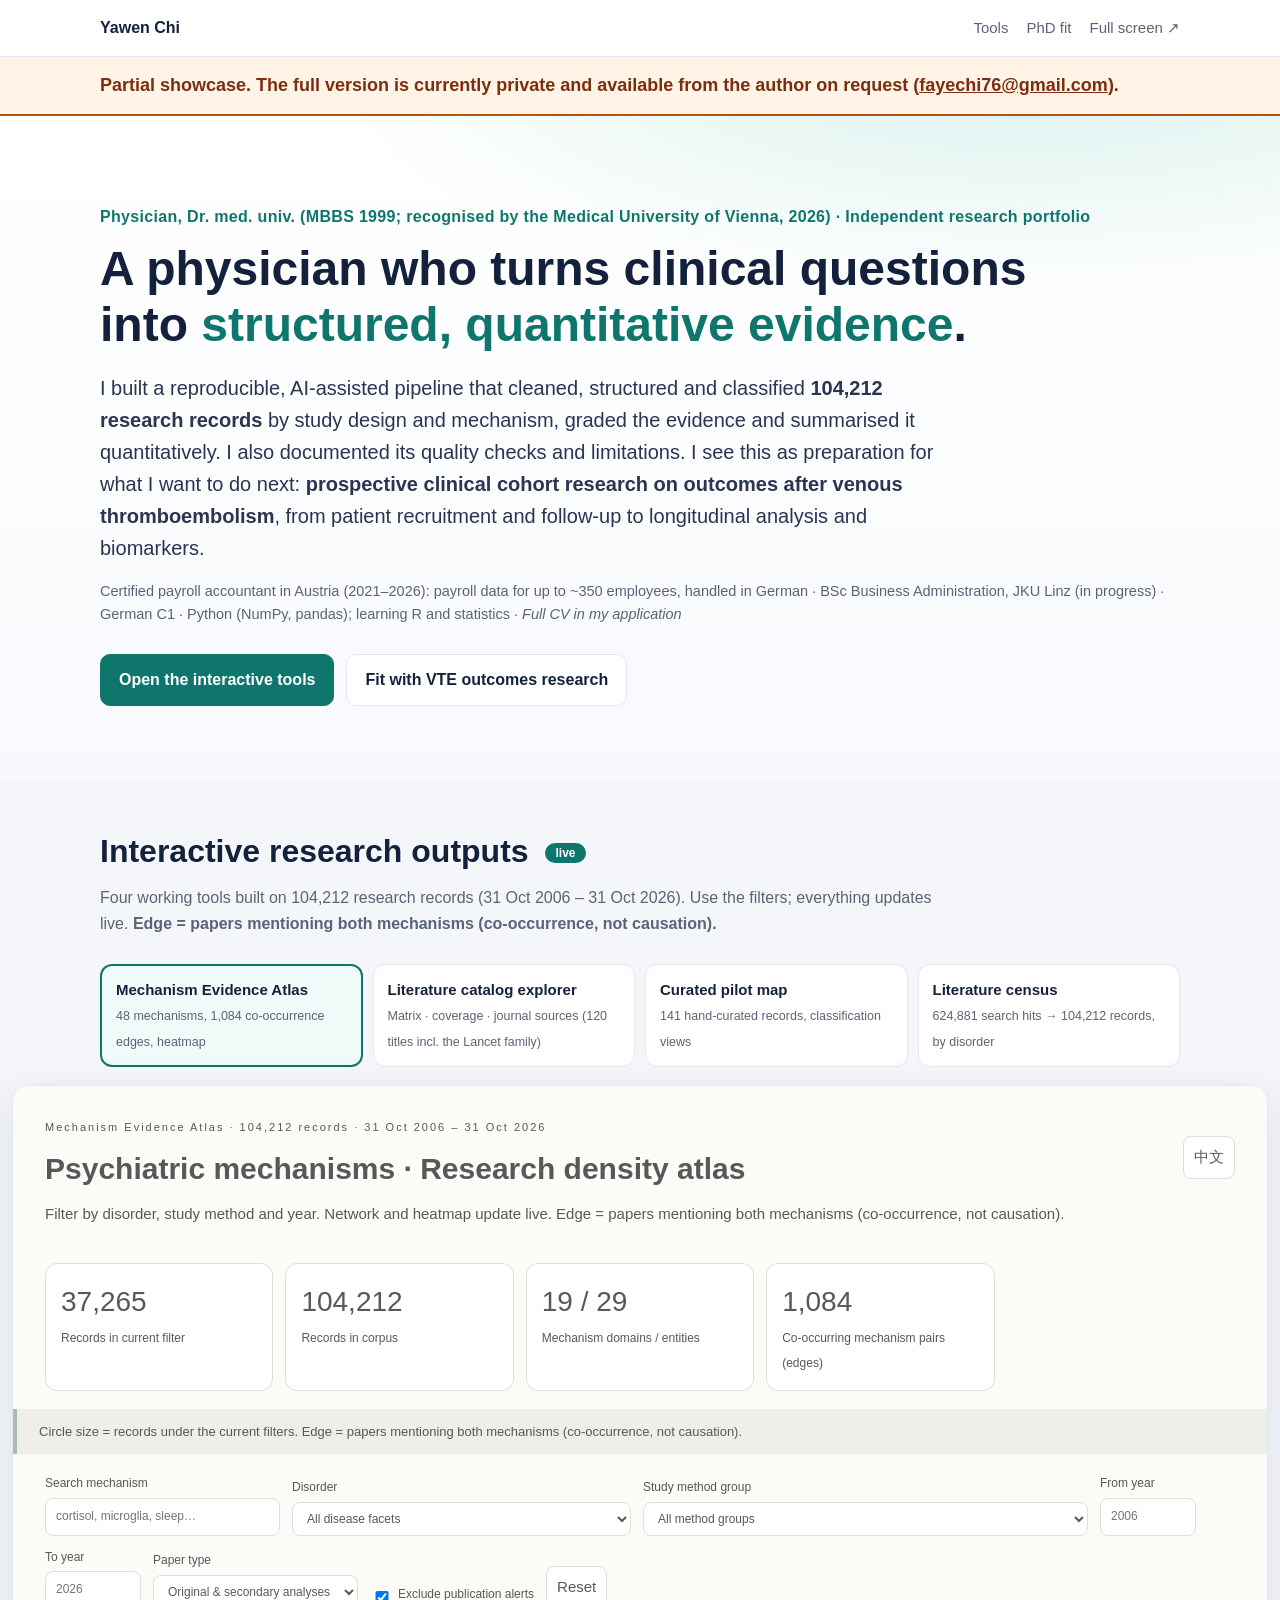
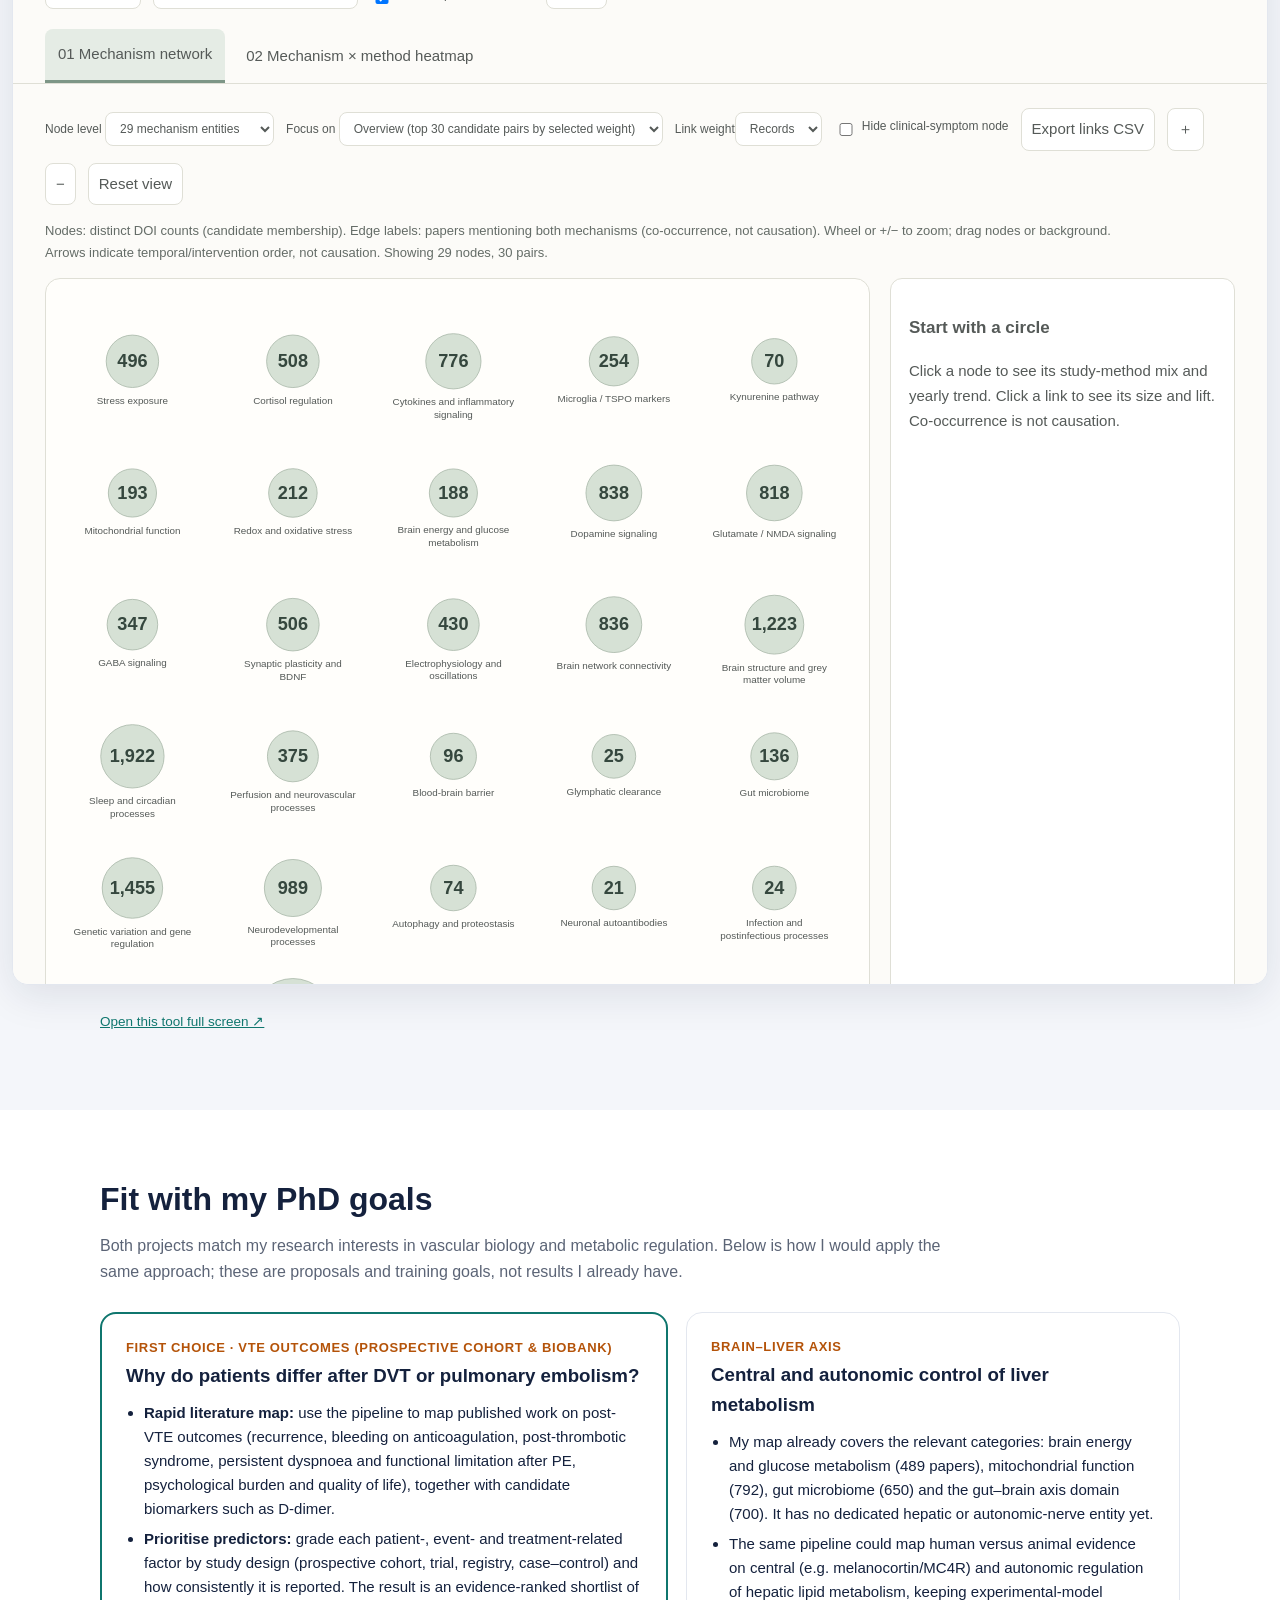
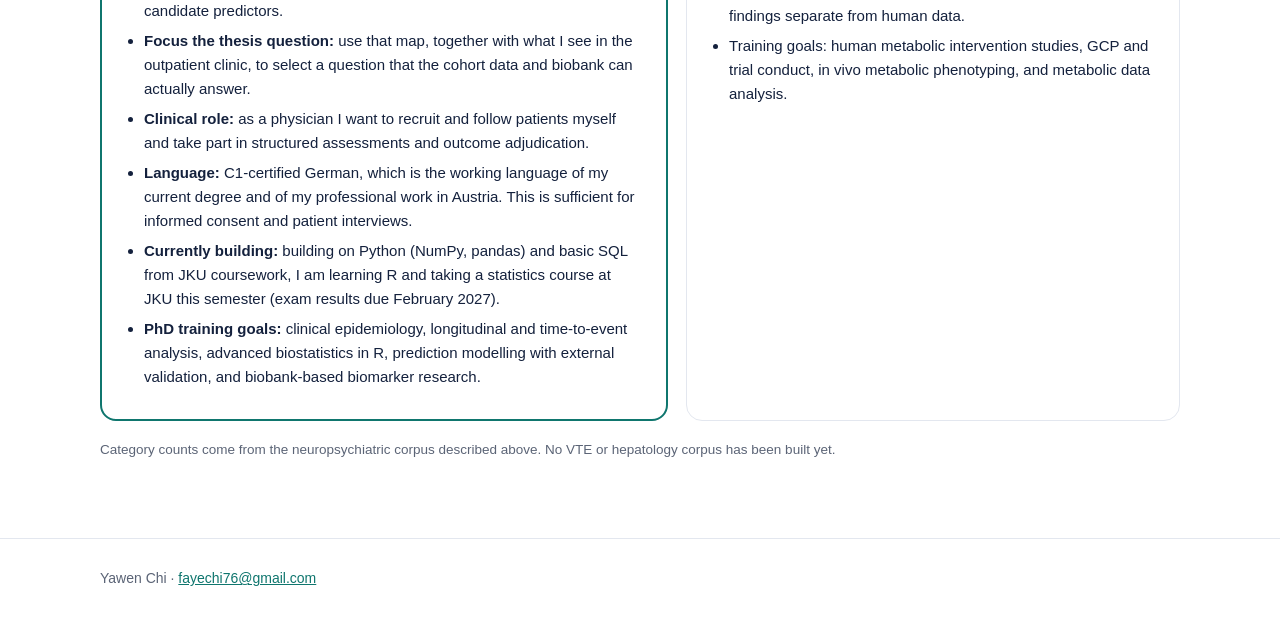
==== index.html @ 5d46b01c "Add interactive research portfolio (104,212 records incl. Lancet family): atlas, catalog explorer, p" ====
<!DOCTYPE html>
<html lang="en">
<head>
<meta charset="utf-8">
<meta name="viewport" content="width=device-width, initial-scale=1">
<title>Yawen Chi · Physician · Quantitative evidence &amp; clinical research portfolio</title>
<meta name="description" content="Physician-researcher portfolio: a machine-assisted map of 104,212 neuropsychiatric research records, and how these data skills prepare for clinical cohort research on venous thromboembolism outcomes and the brain–liver axis.">
<link rel="stylesheet" href="assets/style.css?v=20261121c">
</head>
<body>
<header class="nav">
  <div class="wrap navin">
    <a class="brand" href="#top">Yawen Chi</a>
    <nav><a href="#atlas">Tools</a><a href="#phd">PhD fit</a><a href="atlas/index.html#en" target="_blank" rel="noopener">Full screen ↗</a></nav>
  </div>
</header>

<main id="top">
<div class="partial"><div class="wrap"><strong>Partial showcase.</strong> The full version is currently private and available from the author on request (<a href="mailto:fayechi76@gmail.com">fayechi76@gmail.com</a>).</div></div>

<section class="hero">
  <div class="wrap">
    <p class="eyebrow">Physician, Dr. med. univ. (MBBS 1999; recognised by the Medical University of Vienna, 2026) · Independent research portfolio</p>
    <h1>A physician who turns clinical questions into <span class="hl">structured, quantitative evidence</span>.</h1>
    <p class="lead">I built a reproducible, AI-assisted pipeline that cleaned, structured and classified <strong>104,212 research records</strong> by study design and mechanism, graded the evidence and summarised it quantitatively. I also documented its quality checks and limitations. I see this as preparation for what I want to do next: <strong>prospective clinical cohort research on outcomes after venous thromboembolism</strong>, from patient recruitment and follow-up to longitudinal analysis and biomarkers.</p>
    <p class="langs">Certified payroll accountant in Austria (2021–2026): payroll data for up to ~350 employees, handled in German · BSc Business Administration, JKU Linz (in progress) · German C1 · Python (NumPy, pandas); learning R and statistics · <em>Full CV in my application</em></p>
    <div class="cta">
      <a class="btn primary" href="#atlas">Open the interactive tools</a>
      <a class="btn" href="#phd">Fit with VTE outcomes research</a>
    </div>
  </div>
</section>

<section id="atlas" class="band atlas">
  <div class="wrap">
    <h2>Interactive research outputs <span class="pill">live</span></h2>
    <p class="sub">Four working tools built on 104,212 research records (31 Oct 2006 – 31 Oct 2026). Use the filters; everything updates live. <strong>Edge = papers mentioning both mechanisms (co-occurrence, not causation).</strong></p>
    <div class="tabs4" role="tablist">
      <button class="on" data-src="atlas/index.html#en"><b>Mechanism Evidence Atlas</b><span>48 mechanisms, 1,084 co-occurrence edges, heatmap</span></button>
      <button data-src="catalog/index.html#en"><b>Literature catalog explorer</b><span>Matrix · coverage · journal sources (120 titles incl. the Lancet family)</span></button>
      <button data-src="pilot/index.html"><b>Curated pilot map</b><span>141 hand-curated records, classification views</span></button>
      <button data-src="census/index.html"><b>Literature census</b><span>624,881 search hits → 104,212 records, by disorder</span></button>
    </div>
  </div>
  <div class="frame"><iframe id="viewer" src="atlas/index.html#en" title="Interactive research output" loading="eager"></iframe></div>
  <div class="wrap"><p class="fine"><a id="fs" href="atlas/index.html#en" target="_blank" rel="noopener">Open this tool full screen ↗</a></p></div>
</section>
<script>(function(){var v=document.getElementById('viewer');
document.querySelectorAll('.tabs4 button').forEach(function(b){b.onclick=function(){document.querySelectorAll('.tabs4 button').forEach(function(x){x.classList.toggle('on',x===b)});v.style.height='';v.src=b.dataset.src;document.getElementById('fs').href=b.dataset.src;};});
window.addEventListener('message',function(e){if(e.source!==v.contentWindow||!e.data||typeof e.data.toolHeight!=='number')return;if(v.getAttribute('src').indexOf('catalog/')!==0)return;var h=Math.max(480,Math.min(12000,e.data.toolHeight));v.style.height=h+'px';});})();</script>

<section id="phd">
  <div class="wrap">
    <h2>Fit with my PhD goals</h2>
    <p class="sub">Both projects match my research interests in vascular biology and metabolic regulation. Below is how I would apply the same approach; these are proposals and training goals, not results I already have.</p>
    <div class="cards">
      <article class="card first">
        <p class="kicker">First choice · VTE outcomes (prospective cohort &amp; biobank)</p>
        <h3>Why do patients differ after DVT or pulmonary embolism?</h3>
        <ul>
          <li><b>Rapid literature map:</b> use the pipeline to map published work on post-VTE outcomes (recurrence, bleeding on anticoagulation, post-thrombotic syndrome, persistent dyspnoea and functional limitation after PE, psychological burden and quality of life), together with candidate biomarkers such as D-dimer.</li>
          <li><b>Prioritise predictors:</b> grade each patient-, event- and treatment-related factor by study design (prospective cohort, trial, registry, case–control) and how consistently it is reported. The result is an evidence-ranked shortlist of candidate predictors.</li>
          <li><b>Focus the thesis question:</b> use that map, together with what I see in the outpatient clinic, to select a question that the cohort data and biobank can actually answer.</li>
          <li><b>Clinical role:</b> as a physician I want to recruit and follow patients myself and take part in structured assessments and outcome adjudication.</li>
          <li><b>Language:</b> C1-certified German, which is the working language of my current degree and of my professional work in Austria. This is sufficient for informed consent and patient interviews.</li>
          <li><b>Currently building:</b> building on Python (NumPy, pandas) and basic SQL from JKU coursework, I am learning R and taking a statistics course at JKU this semester (exam results due February 2027).</li>
          <li><b>PhD training goals:</b> clinical epidemiology, longitudinal and time-to-event analysis, advanced biostatistics in R, prediction modelling with external validation, and biobank-based biomarker research.</li>
        </ul>
      </article>
      <article class="card">
        <p class="kicker">Brain–liver axis</p>
        <h3>Central and autonomic control of liver metabolism</h3>
        <ul>
          <li>My map already covers the relevant categories: brain energy and glucose metabolism (489 papers), mitochondrial function (792), gut microbiome (650) and the gut–brain axis domain (700). It has no dedicated hepatic or autonomic-nerve entity yet.</li>
          <li>The same pipeline could map human versus animal evidence on central (e.g. melanocortin/MC4R) and autonomic regulation of hepatic lipid metabolism, keeping experimental-model findings separate from human data.</li>
          <li>Training goals: human metabolic intervention studies, GCP and trial conduct, in vivo metabolic phenotyping, and metabolic data analysis.</li>
        </ul>
      </article>
    </div>
    <p class="fine">Category counts come from the neuropsychiatric corpus described above. No VTE or hepatology corpus has been built yet.</p>
  </div>
</section>

<footer class="foot"><div class="wrap">Yawen Chi · <a href="mailto:fayechi76@gmail.com">fayechi76@gmail.com</a></div></footer>
</main>
</body>
</html>
---- assets/style.css ----
:root{--ink:#14213d;--mut:#5b6476;--bg:#fff;--band:#f4f6fa;--acc:#0f766e;--acc2:#b45309;--line:#e3e7ef}
*{box-sizing:border-box}html{scroll-behavior:smooth}
body{margin:0;font:16px/1.6 -apple-system,BlinkMacSystemFont,"Segoe UI",Roboto,Helvetica,Arial,sans-serif;color:var(--ink);background:var(--bg)}
a{color:var(--acc)}.wrap{max-width:1120px;margin:0 auto;padding:0 20px}
.nav{position:sticky;top:0;z-index:10;background:rgba(255,255,255,.92);backdrop-filter:blur(6px);border-bottom:1px solid var(--line)}
.navin{display:flex;justify-content:space-between;align-items:center;height:56px}
.brand{font-weight:700;text-decoration:none;color:var(--ink)}nav a{margin-left:18px;text-decoration:none;color:var(--mut);font-size:15px}nav a:hover{color:var(--acc)}
section{padding:64px 0}.band{background:var(--band)}
.hero{padding:88px 0 72px;background:radial-gradient(1200px 400px at 80% -10%,#d7f0ec 0,transparent 60%),linear-gradient(180deg,#fff,#f7f9fc)}
.eyebrow{color:var(--acc);font-weight:600;letter-spacing:.02em;margin:0 0 12px}
h1{font-size:clamp(28px,4.4vw,48px);line-height:1.15;margin:0 0 20px;max-width:950px}
.hl{color:var(--acc)}.lead{font-size:clamp(17px,1.8vw,20px);color:#2b3550;max-width:860px}
.cta{margin-top:28px;display:flex;gap:12px;flex-wrap:wrap}
.btn{display:inline-block;padding:12px 18px;border-radius:10px;border:1px solid var(--line);text-decoration:none;color:var(--ink);background:#fff;font-weight:600}
.btn.primary{background:var(--acc);color:#fff;border-color:var(--acc)}
h2{font-size:clamp(24px,3vw,32px);margin:0 0 8px}.sub{color:var(--mut);max-width:860px;margin:0 0 28px}
.fine{font-size:13.5px;color:var(--mut);margin-top:18px}
.stats{display:grid;grid-template-columns:repeat(3,1fr);gap:16px}
.stat{background:#fff;border:1px solid var(--line);border-radius:14px;padding:22px}
.stat b{display:block;font-size:clamp(30px,4vw,42px);color:var(--acc);line-height:1.1}.stat span{color:var(--mut);font-size:15px}
.pipe{list-style:none;padding:0;margin:0;display:grid;grid-template-columns:repeat(6,1fr);gap:12px;counter-reset:s}
.pipe li{position:relative;background:#fff;border:1px solid var(--line);border-radius:14px;padding:18px 14px}
.pipe li:not(:last-child)::after{content:"→";position:absolute;right:-12px;top:42%;color:var(--acc);font-weight:700;z-index:2}
.pipe i{font-style:normal;display:inline-grid;place-items:center;width:28px;height:28px;border-radius:50%;background:var(--acc);color:#fff;font-weight:700;font-size:14px}
.pipe h3{font-size:16px;margin:10px 0 6px}.pipe p{font-size:13.5px;color:var(--mut);margin:0 0 10px}.pipe em{font-style:normal;font-size:13px;font-weight:600;color:var(--acc2)}
.mapctl{display:flex;gap:24px;flex-wrap:wrap;margin-bottom:12px;font-size:14px;color:var(--mut);align-items:center}
.mapctl input{vertical-align:middle}.mapctl output{display:inline-block;min-width:24px;font-weight:700;color:var(--ink)}
.mapgrid{display:grid;grid-template-columns:1fr 320px;gap:16px}
.svgbox{background:#fff;border:1px solid var(--line);border-radius:14px}
#net{width:100%;height:auto;display:block}
#net .lk{fill:none;stroke-linecap:round;transition:opacity .15s}
#net .nd circle{stroke:#fff;stroke-width:1.5;cursor:pointer}
#net .nd text{font-size:12.5px;fill:var(--ink);pointer-events:none}
#net.focus .lk{opacity:.05!important}#net.focus .lk.on{opacity:.9!important}
#net.focus .nd{opacity:.25}#net.focus .nd.on{opacity:1}
.info{background:#fff;border:1px solid var(--line);border-radius:14px;padding:18px;font-size:14px;max-height:840px;overflow:auto}
.info h3{margin:0 0 6px;font-size:17px}.info .tag{font-size:12px;color:var(--acc2);font-weight:600}
.info table{width:100%;font-size:13px}.info td{padding:3px 4px;border-bottom:1px solid var(--line)}
.charts{display:grid;grid-template-columns:1fr 1fr;gap:28px}figure{margin:0}figcaption{font-weight:700;margin:6px 0 12px}
.bars .r{display:grid;grid-template-columns:200px 1fr 64px;gap:8px;align-items:center;font-size:13px;margin:4px 0}
.bars .r span:first-child{color:#2b3550;overflow:hidden;text-overflow:ellipsis;white-space:nowrap}
.bars .b{height:12px;border-radius:6px;background:var(--acc);opacity:.85}.bars .r span:last-child{color:var(--mut);text-align:right}
.hist{display:flex;align-items:flex-end;gap:3px;height:150px;border-bottom:1px solid var(--line);margin-bottom:6px}
.hist div{flex:1;background:#7cc3b8;border-radius:3px 3px 0 0;position:relative}.hist div:hover{background:var(--acc)}
.hist + .yl{display:flex;justify-content:space-between;font-size:12px;color:var(--mut);margin-bottom:24px}
.cards{display:grid;grid-template-columns:1.15fr 1fr;gap:18px}
.card{background:#fff;border:1px solid var(--line);border-radius:16px;padding:24px}.card.first{border:2px solid var(--acc)}
.card h3{margin:2px 0 10px}.card ul{padding-left:18px;margin:0}.card li{margin:6px 0;font-size:15px}
.kicker{margin:0;color:var(--acc2);font-weight:700;font-size:13px;text-transform:uppercase;letter-spacing:.05em}
.two{display:grid;grid-template-columns:1.2fr 1fr;gap:36px}
table{border-collapse:collapse;width:100%;font-size:14.5px}th,td{text-align:left;padding:8px 10px;border-bottom:1px solid var(--line)}th{background:var(--band)}
@media (max-width:900px){.stats{grid-template-columns:1fr 1fr}.pipe{grid-template-columns:1fr 1fr}.pipe li::after{display:none}
.mapgrid,.charts,.cards,.two{grid-template-columns:1fr}nav a{display:none}nav a[href="#map"],nav a[href="#phd"],nav a[href="#contact"]{display:inline}
.bars .r{grid-template-columns:130px 1fr 52px}section{padding:44px 0}.hero{padding:56px 0 44px}}
@media (max-width:480px){.stats{grid-template-columns:1fr}.pipe{grid-template-columns:1fr}}

.skh{margin:34px 0 12px;font-size:19px}
.skills{display:grid;grid-template-columns:repeat(3,1fr);gap:12px}
.skills div{background:#f0faf8;border:1px solid #cdebe5;border-radius:12px;padding:14px 16px}
.skills b{display:block;font-size:15px}.skills span{font-size:13.5px;color:var(--mut)}
.optional{font-size:15px!important;color:var(--mut)!important;border-left:3px solid var(--acc2);padding-left:10px}
@media (max-width:900px){.skills{grid-template-columns:1fr}}

.langs{font-size:14.5px;color:var(--mut);margin:-4px 0 14px}
.atlas{padding-top:48px}.pill{font-size:12px;vertical-align:middle;background:#0f766e;color:#fff;border-radius:99px;padding:3px 10px;margin-left:8px;font-weight:600}
.frame{max-width:1500px;margin:0 auto;padding:0 12px}.frame iframe{width:100%;height:1500px;border:1px solid var(--line);border-radius:16px;background:#fff;box-shadow:0 10px 40px rgba(20,33,61,.10)}
.foot{padding:28px 0;border-top:1px solid var(--line);color:var(--mut);font-size:14px}
@media (max-width:900px){.frame iframe{height:1900px}nav a{display:inline}}
.partial{background:#fff4e5;border-bottom:2px solid #b45309;color:#7c2d12;font-size:18px;font-weight:600;padding:14px 0}.partial a{color:#7c2d12;font-weight:600}
.tabs4{display:grid;grid-template-columns:repeat(4,1fr);gap:10px;margin:6px 0 18px}
.tabs4 button{text-align:left;background:#fff;border:1px solid var(--line);border-radius:12px;padding:12px 14px;cursor:pointer;font:inherit;color:var(--ink)}
.tabs4 button b{display:block;font-size:15px}.tabs4 button span{font-size:12.5px;color:var(--mut)}
.tabs4 button.on{border:2px solid var(--acc);background:#f0faf8}
@media (max-width:900px){.tabs4{grid-template-columns:1fr 1fr}.partial{font-size:16px}}
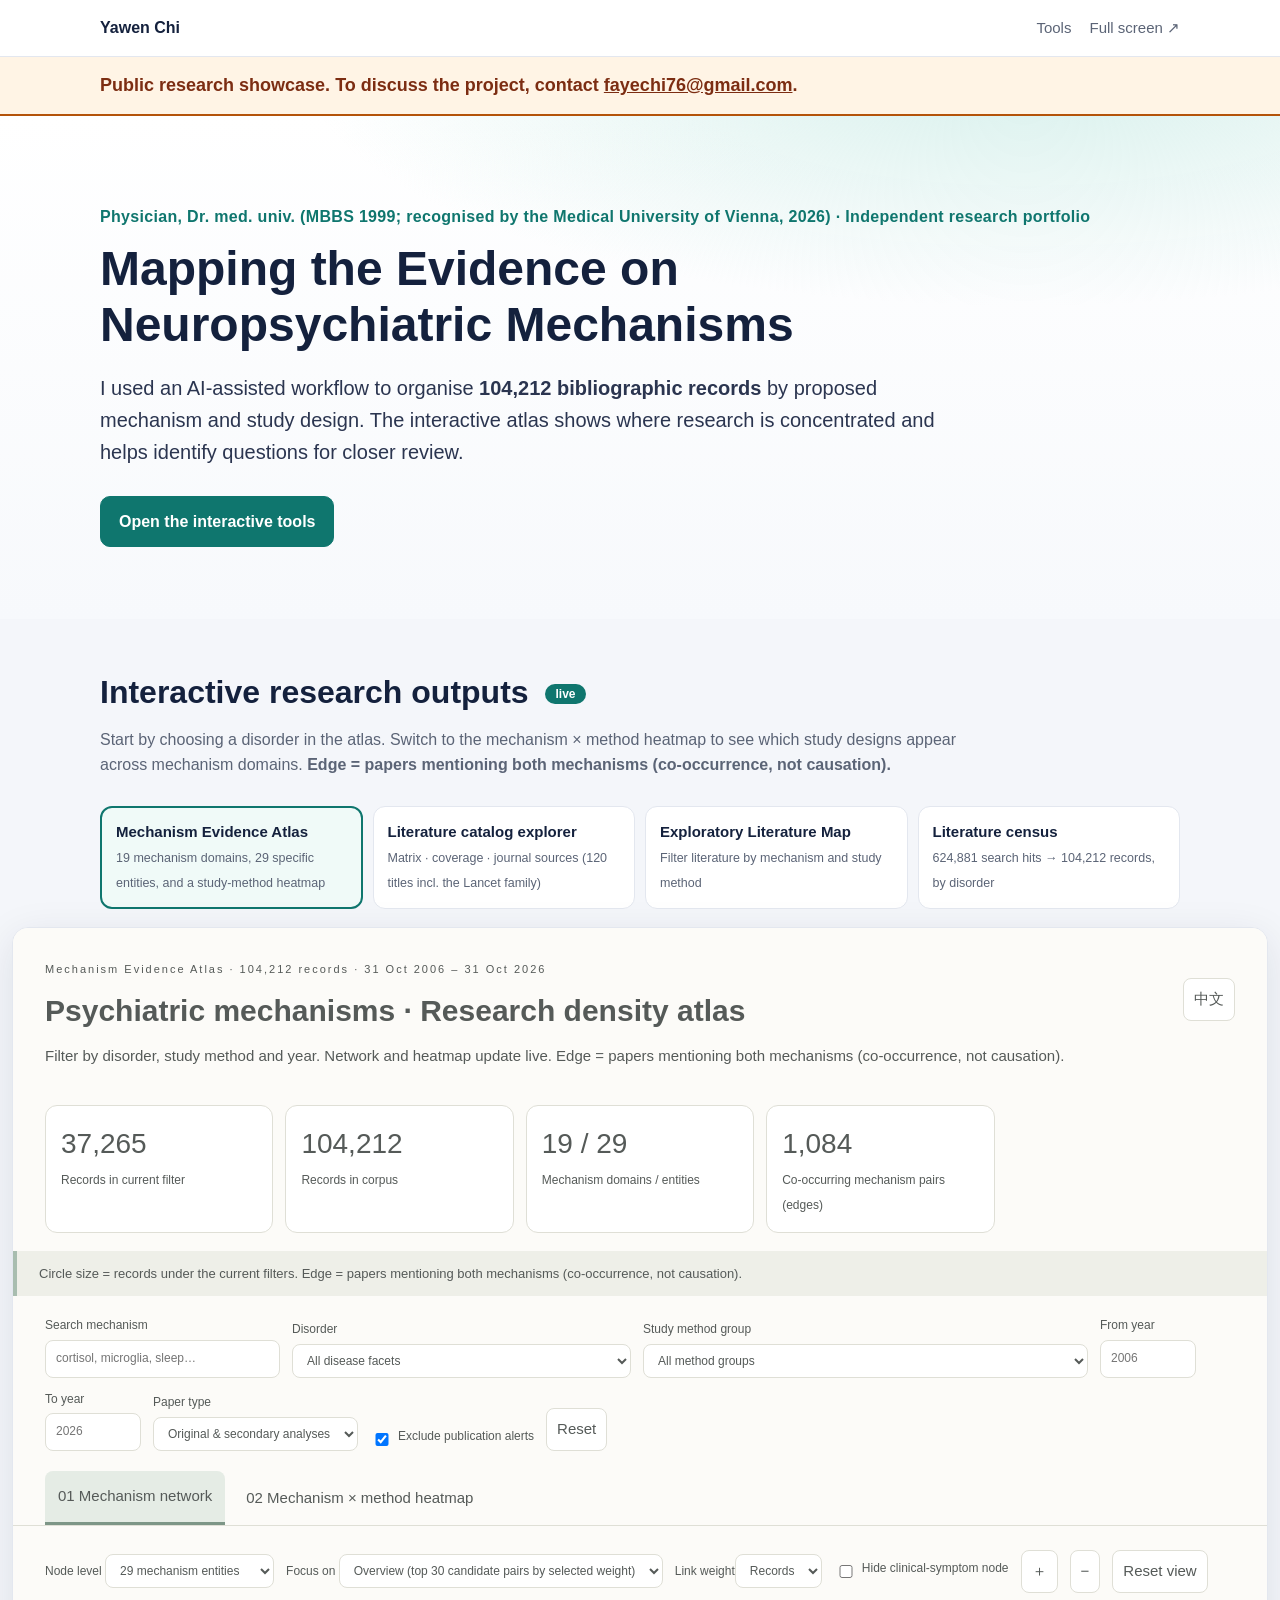
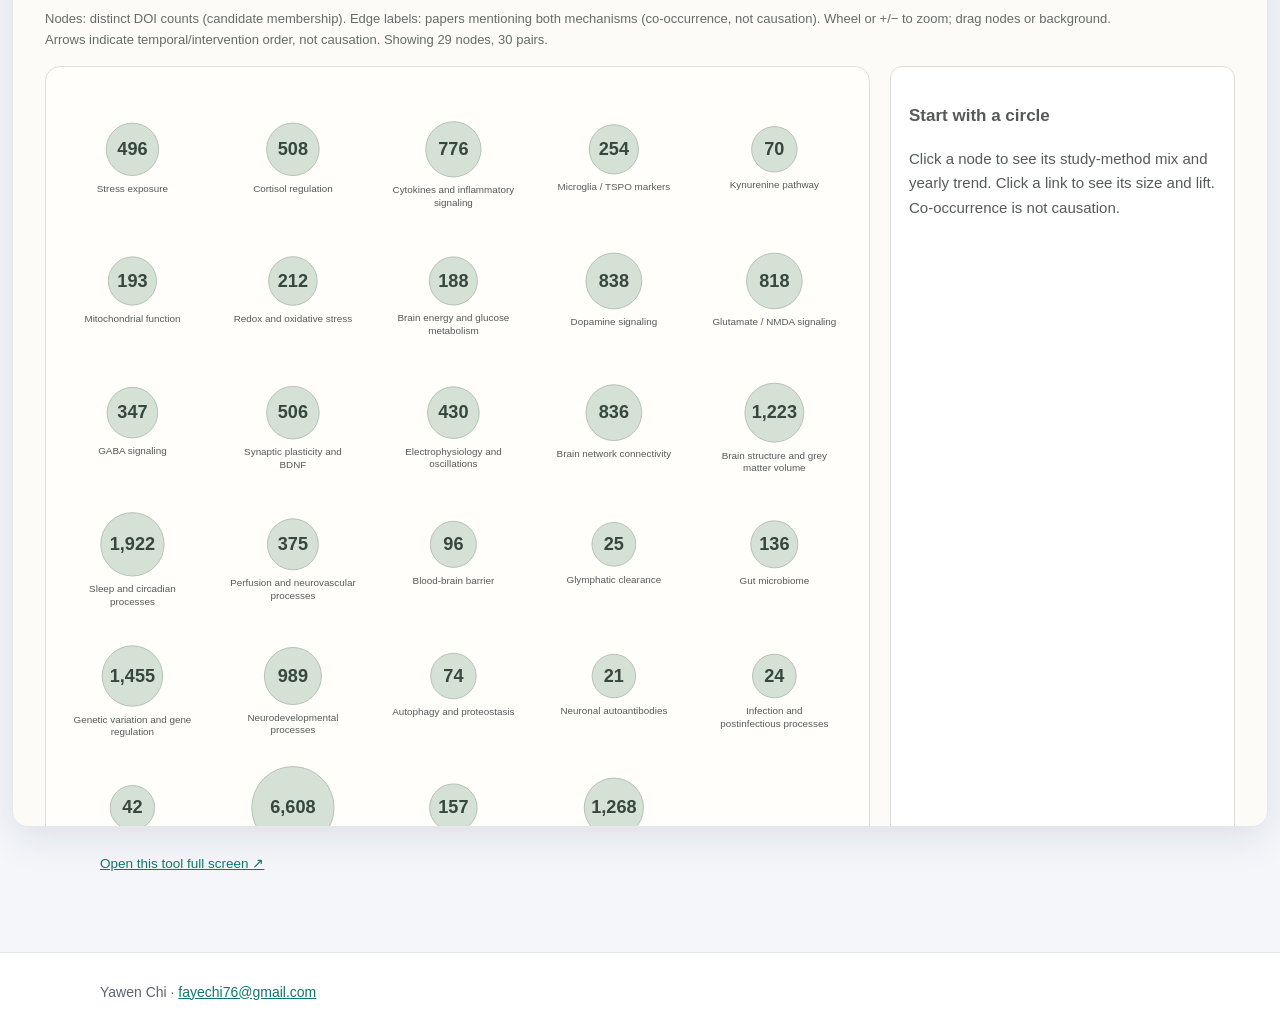
==== commit 12dfc9a3: "Clarify public research portfolio and simplify atlas controls" ====
--- a/index.html
+++ b/index.html
@@ -11,22 +11,20 @@
 <header class="nav">
   <div class="wrap navin">
     <a class="brand" href="#top">Yawen Chi</a>
-    <nav><a href="#atlas">Tools</a><a href="#phd">PhD fit</a><a href="atlas/index.html#en" target="_blank" rel="noopener">Full screen ↗</a></nav>
+    <nav><a href="#atlas">Tools</a><a href="atlas/index.html#en" target="_blank" rel="noopener">Full screen ↗</a></nav>
   </div>
 </header>
 
 <main id="top">
-<div class="partial"><div class="wrap"><strong>Partial showcase.</strong> The full version is currently private and available from the author on request (<a href="mailto:fayechi76@gmail.com">fayechi76@gmail.com</a>).</div></div>
+<div class="partial"><div class="wrap"><strong>Public research showcase.</strong> To discuss the project, contact <a href="mailto:fayechi76@gmail.com">fayechi76@gmail.com</a>.</div></div>
 
 <section class="hero">
   <div class="wrap">
     <p class="eyebrow">Physician, Dr. med. univ. (MBBS 1999; recognised by the Medical University of Vienna, 2026) · Independent research portfolio</p>
-    <h1>A physician who turns clinical questions into <span class="hl">structured, quantitative evidence</span>.</h1>
-    <p class="lead">I built a reproducible, AI-assisted pipeline that cleaned, structured and classified <strong>104,212 research records</strong> by study design and mechanism, graded the evidence and summarised it quantitatively. I also documented its quality checks and limitations. I see this as preparation for what I want to do next: <strong>prospective clinical cohort research on outcomes after venous thromboembolism</strong>, from patient recruitment and follow-up to longitudinal analysis and biomarkers.</p>
-    <p class="langs">Certified payroll accountant in Austria (2021–2026): payroll data for up to ~350 employees, handled in German · BSc Business Administration, JKU Linz (in progress) · German C1 · Python (NumPy, pandas); learning R and statistics · <em>Full CV in my application</em></p>
+    <h1>Mapping the Evidence on Neuropsychiatric Mechanisms</h1>
+    <p class="lead">I used an AI-assisted workflow to organise <strong>104,212 bibliographic records</strong> by proposed mechanism and study design. The interactive atlas shows where research is concentrated and helps identify questions for closer review.</p>
     <div class="cta">
       <a class="btn primary" href="#atlas">Open the interactive tools</a>
-      <a class="btn" href="#phd">Fit with VTE outcomes research</a>
     </div>
   </div>
 </section>
@@ -34,11 +32,11 @@
 <section id="atlas" class="band atlas">
   <div class="wrap">
     <h2>Interactive research outputs <span class="pill">live</span></h2>
-    <p class="sub">Four working tools built on 104,212 research records (31 Oct 2006 – 31 Oct 2026). Use the filters; everything updates live. <strong>Edge = papers mentioning both mechanisms (co-occurrence, not causation).</strong></p>
+    <p class="sub">Start by choosing a disorder in the atlas. Switch to the mechanism × method heatmap to see which study designs appear across mechanism domains. <strong>Edge = papers mentioning both mechanisms (co-occurrence, not causation).</strong></p>
     <div class="tabs4" role="tablist">
-      <button class="on" data-src="atlas/index.html#en"><b>Mechanism Evidence Atlas</b><span>48 mechanisms, 1,084 co-occurrence edges, heatmap</span></button>
+      <button class="on" data-src="atlas/index.html#en"><b>Mechanism Evidence Atlas</b><span>19 mechanism domains, 29 specific entities, and a study-method heatmap</span></button>
       <button data-src="catalog/index.html#en"><b>Literature catalog explorer</b><span>Matrix · coverage · journal sources (120 titles incl. the Lancet family)</span></button>
-      <button data-src="pilot/index.html"><b>Curated pilot map</b><span>141 hand-curated records, classification views</span></button>
+      <button data-src="pilot/index.html"><b>Exploratory Literature Map</b><span>Filter literature by mechanism and study method</span></button>
       <button data-src="census/index.html"><b>Literature census</b><span>624,881 search hits → 104,212 records, by disorder</span></button>
     </div>
   </div>
@@ -49,37 +47,6 @@
 document.querySelectorAll('.tabs4 button').forEach(function(b){b.onclick=function(){document.querySelectorAll('.tabs4 button').forEach(function(x){x.classList.toggle('on',x===b)});v.style.height='';v.src=b.dataset.src;document.getElementById('fs').href=b.dataset.src;};});
 window.addEventListener('message',function(e){if(e.source!==v.contentWindow||!e.data||typeof e.data.toolHeight!=='number')return;if(v.getAttribute('src').indexOf('catalog/')!==0)return;var h=Math.max(480,Math.min(12000,e.data.toolHeight));v.style.height=h+'px';});})();</script>
 
-<section id="phd">
-  <div class="wrap">
-    <h2>Fit with my PhD goals</h2>
-    <p class="sub">Both projects match my research interests in vascular biology and metabolic regulation. Below is how I would apply the same approach; these are proposals and training goals, not results I already have.</p>
-    <div class="cards">
-      <article class="card first">
-        <p class="kicker">First choice · VTE outcomes (prospective cohort &amp; biobank)</p>
-        <h3>Why do patients differ after DVT or pulmonary embolism?</h3>
-        <ul>
-          <li><b>Rapid literature map:</b> use the pipeline to map published work on post-VTE outcomes (recurrence, bleeding on anticoagulation, post-thrombotic syndrome, persistent dyspnoea and functional limitation after PE, psychological burden and quality of life), together with candidate biomarkers such as D-dimer.</li>
-          <li><b>Prioritise predictors:</b> grade each patient-, event- and treatment-related factor by study design (prospective cohort, trial, registry, case–control) and how consistently it is reported. The result is an evidence-ranked shortlist of candidate predictors.</li>
-          <li><b>Focus the thesis question:</b> use that map, together with what I see in the outpatient clinic, to select a question that the cohort data and biobank can actually answer.</li>
-          <li><b>Clinical role:</b> as a physician I want to recruit and follow patients myself and take part in structured assessments and outcome adjudication.</li>
-          <li><b>Language:</b> C1-certified German, which is the working language of my current degree and of my professional work in Austria. This is sufficient for informed consent and patient interviews.</li>
-          <li><b>Currently building:</b> building on Python (NumPy, pandas) and basic SQL from JKU coursework, I am learning R and taking a statistics course at JKU this semester (exam results due February 2027).</li>
-          <li><b>PhD training goals:</b> clinical epidemiology, longitudinal and time-to-event analysis, advanced biostatistics in R, prediction modelling with external validation, and biobank-based biomarker research.</li>
-        </ul>
-      </article>
-      <article class="card">
-        <p class="kicker">Brain–liver axis</p>
-        <h3>Central and autonomic control of liver metabolism</h3>
-        <ul>
-          <li>My map already covers the relevant categories: brain energy and glucose metabolism (489 papers), mitochondrial function (792), gut microbiome (650) and the gut–brain axis domain (700). It has no dedicated hepatic or autonomic-nerve entity yet.</li>
-          <li>The same pipeline could map human versus animal evidence on central (e.g. melanocortin/MC4R) and autonomic regulation of hepatic lipid metabolism, keeping experimental-model findings separate from human data.</li>
-          <li>Training goals: human metabolic intervention studies, GCP and trial conduct, in vivo metabolic phenotyping, and metabolic data analysis.</li>
-        </ul>
-      </article>
-    </div>
-    <p class="fine">Category counts come from the neuropsychiatric corpus described above. No VTE or hepatology corpus has been built yet.</p>
-  </div>
-</section>
 
 <footer class="foot"><div class="wrap">Yawen Chi · <a href="mailto:fayechi76@gmail.com">fayechi76@gmail.com</a></div></footer>
 </main>
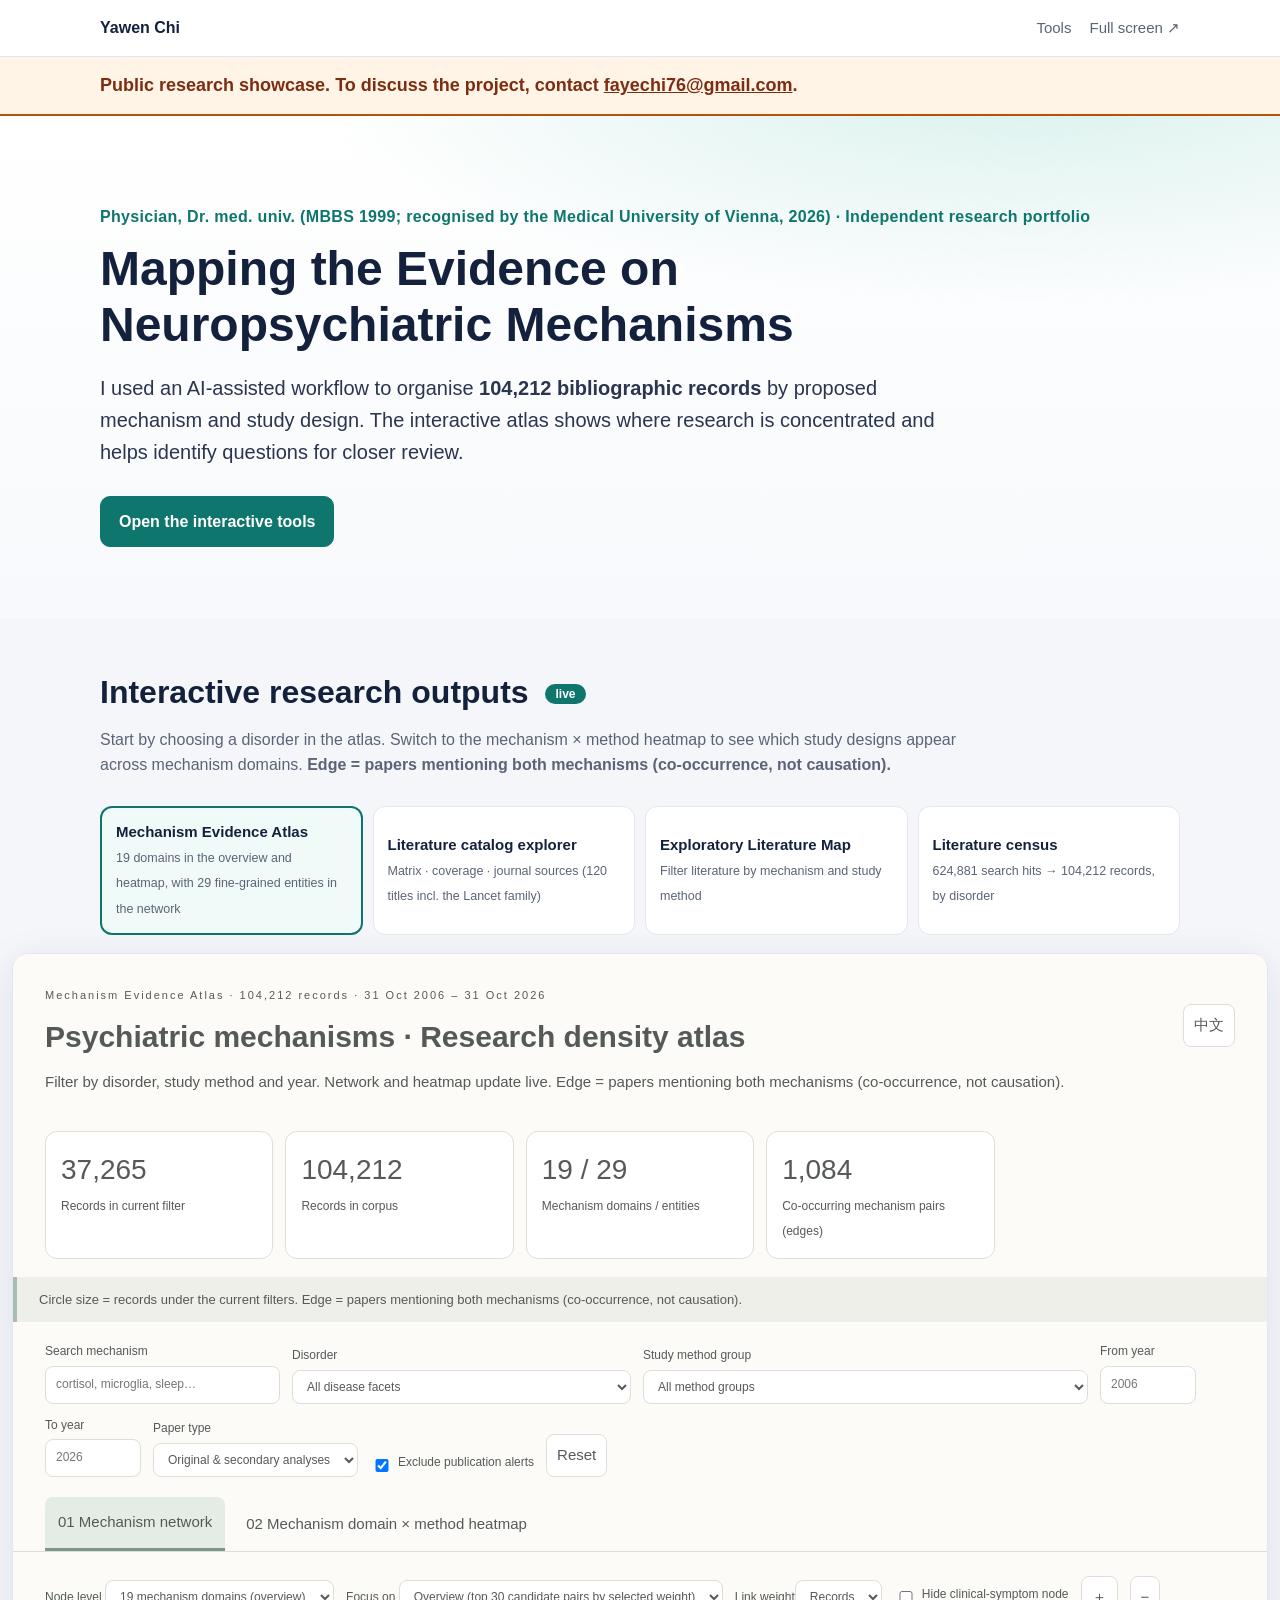
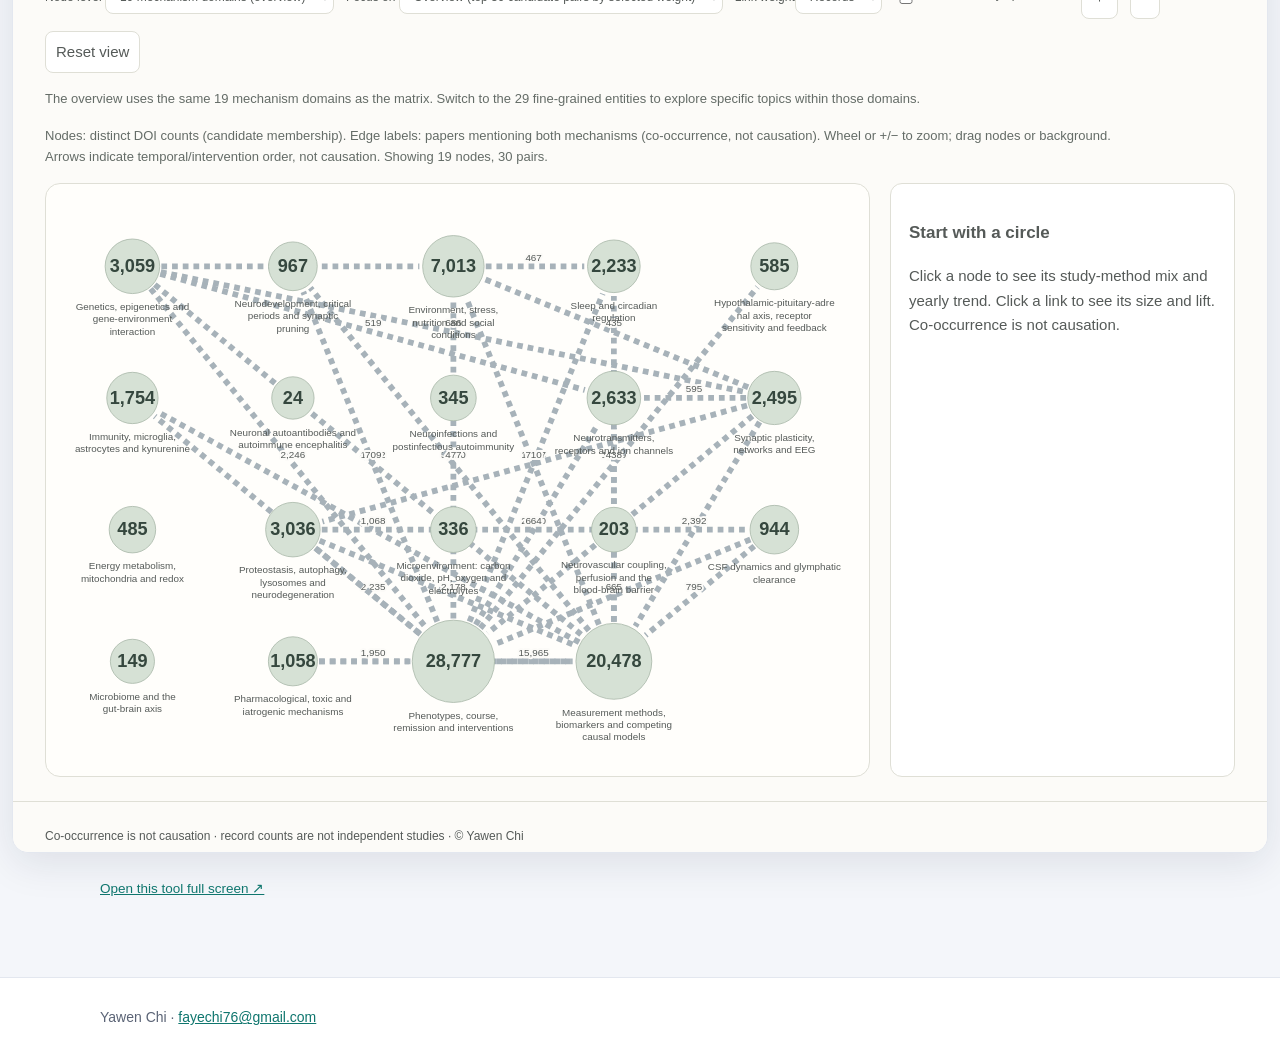
==== commit 77dc5b47: "Align mechanism domain labels across the atlas and matrix" ====
--- a/index.html
+++ b/index.html
@@ -34,7 +34,7 @@
     <h2>Interactive research outputs <span class="pill">live</span></h2>
     <p class="sub">Start by choosing a disorder in the atlas. Switch to the mechanism × method heatmap to see which study designs appear across mechanism domains. <strong>Edge = papers mentioning both mechanisms (co-occurrence, not causation).</strong></p>
     <div class="tabs4" role="tablist">
-      <button class="on" data-src="atlas/index.html#en"><b>Mechanism Evidence Atlas</b><span>19 mechanism domains, 29 specific entities, and a study-method heatmap</span></button>
+      <button class="on" data-src="atlas/index.html#en"><b>Mechanism Evidence Atlas</b><span>19 domains in the overview and heatmap, with 29 fine-grained entities in the network</span></button>
       <button data-src="catalog/index.html#en"><b>Literature catalog explorer</b><span>Matrix · coverage · journal sources (120 titles incl. the Lancet family)</span></button>
       <button data-src="pilot/index.html"><b>Exploratory Literature Map</b><span>Filter literature by mechanism and study method</span></button>
       <button data-src="census/index.html"><b>Literature census</b><span>624,881 search hits → 104,212 records, by disorder</span></button>
